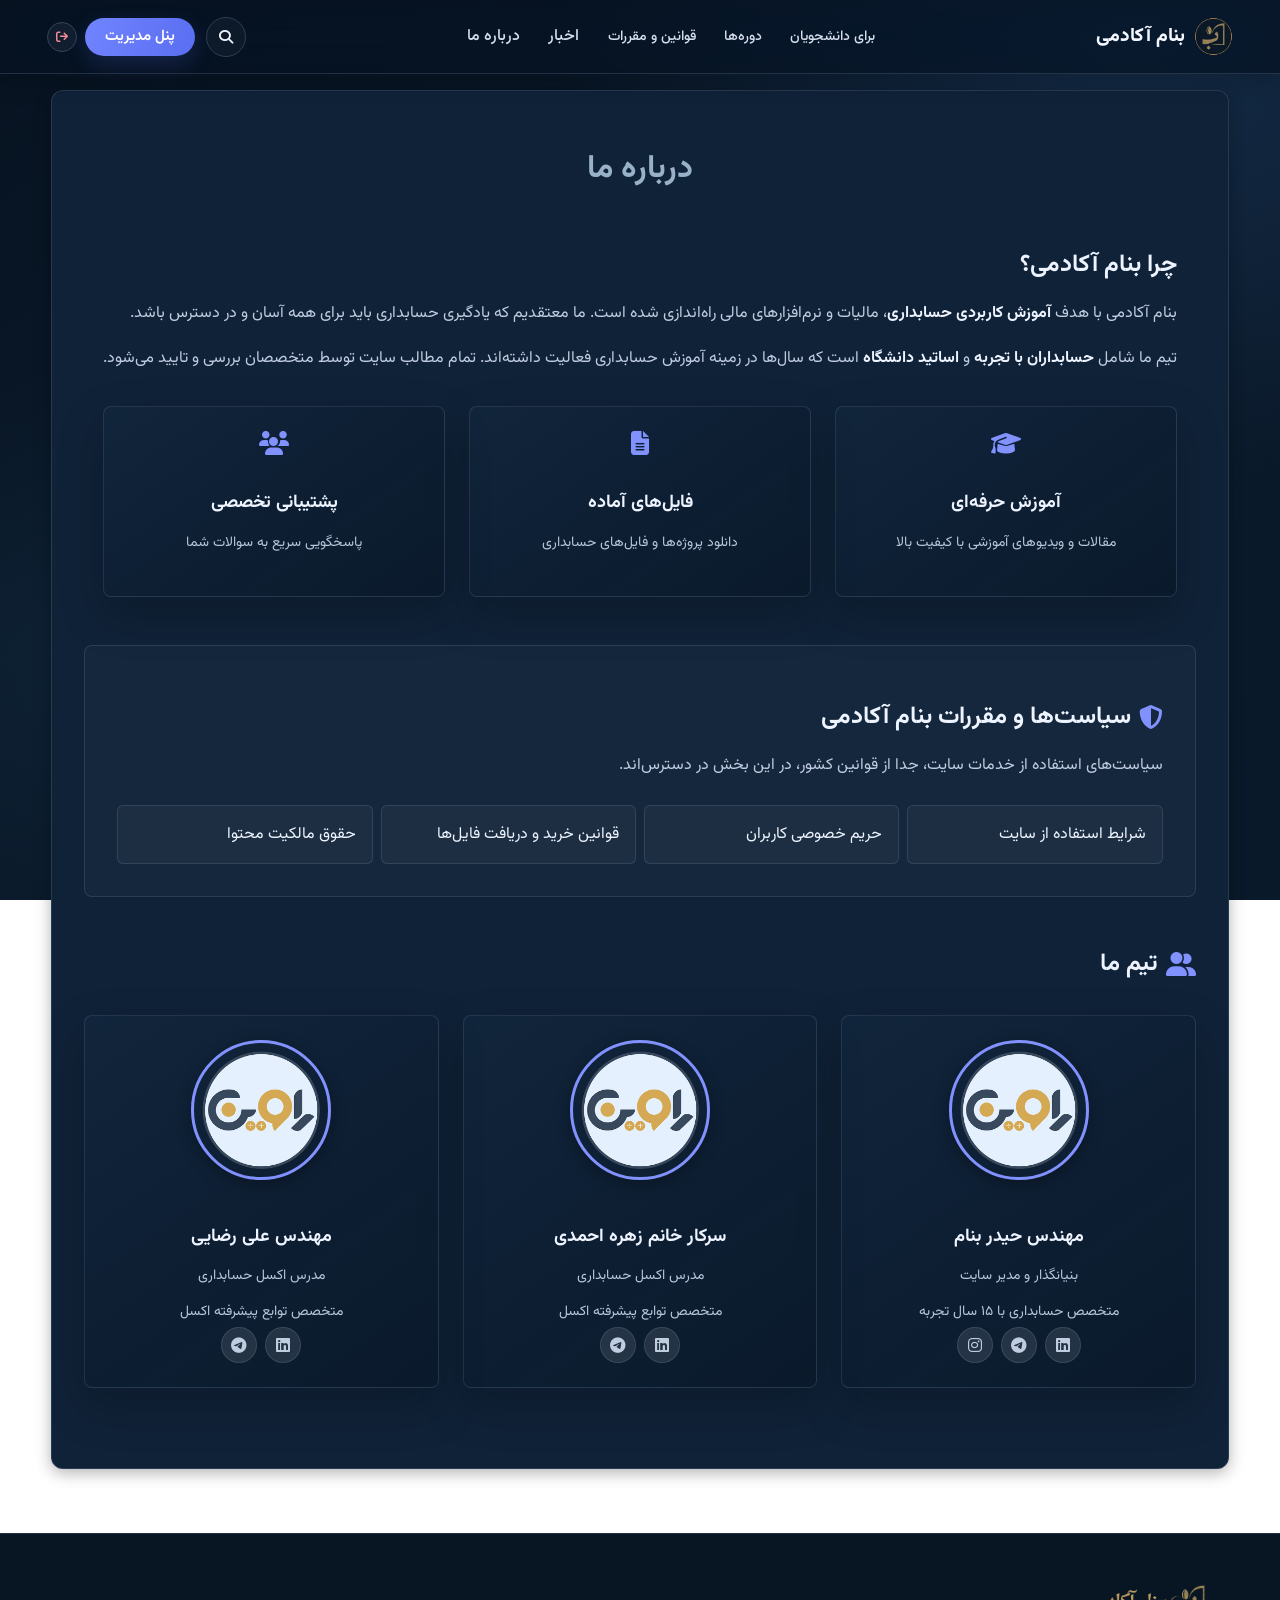
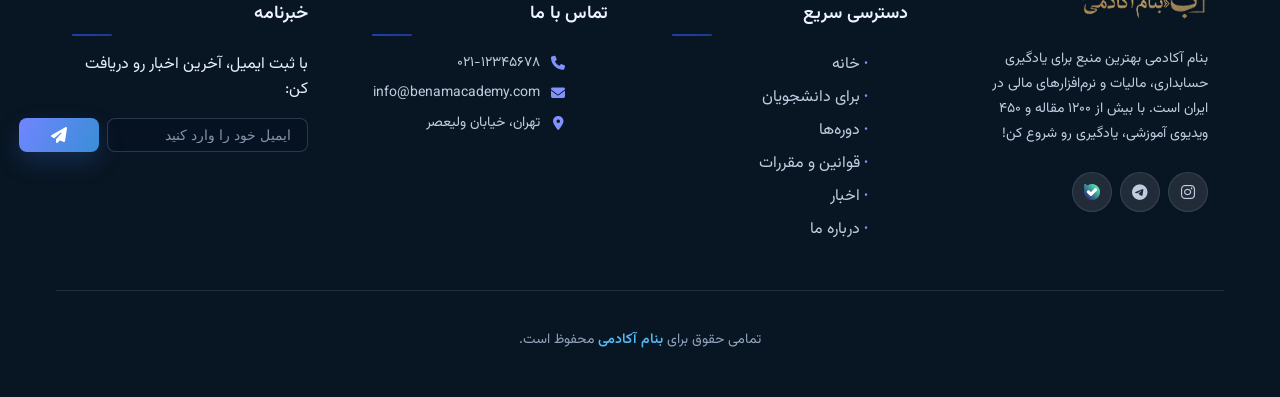
==== html/about-us.html @ bc6a8ecd "first commit : push to github" ====
<!doctype html>
<html lang="fa" dir="rtl">

<head>
  <meta charset="UTF-8" />
  <meta name="viewport" content="width=device-width, initial-scale=1.0" />
  <title>درباره ما | بنام آکادمی</title>
  <link rel="icon" type="image/png" href="../images/benam-academy-icon.png" />
  <meta name="description" content="با تیم بنام آکادمی، اهداف و مسیر ما در آموزش حسابداری آشنا شوید." />
  <meta property="og:type" content="website" />
  <meta property="og:title" content="درباره ما | بنام آکادمی" />
  <meta property="og:description" content="با تیم بنام آکادمی، اهداف و مسیر ما در آموزش حسابداری آشنا شوید." />
  <meta property="og:image" content="../images/benam-academy-logo.png" />
  <meta property="og:locale" content="fa_IR" />
  <!-- Fonts -->
  <link href="https://fonts.googleapis.com/css2?family=Vazirmatn:wght@100;200;300;400;500;600;700;800;900&display=swap"
    rel="stylesheet" />
  <link rel="stylesheet" href="https://cdnjs.cloudflare.com/ajax/libs/font-awesome/6.7.2/css/all.min.css"
    integrity="sha384-nRgPTkuX86pH8yjPJUAFuASXQSSl2/bBUiNV47vSYpKFxHJhbcrGnmlYpYJMeD7a" crossorigin="anonymous"
    referrerpolicy="no-referrer" />
  <link rel="stylesheet" href="../styles/header/top-header.css" />
  <link rel="stylesheet" href="../styles/header/mobile-header.css" />
  <link rel="stylesheet" href="../styles/header/custom-menu.css" />
  <link rel="stylesheet" href="../styles/main/main.css" />
  <link rel="stylesheet" href="../styles/pages/about-us.css" />
  <link rel="stylesheet" href="../styles/footer/main-footer.css" />
  <link rel="stylesheet" href="../styles/pages/site-theme.css" />
</head>

<body class="site-page">
  <header class="header home-header">
    <div class="home-header_row">
      <a class="desktop-brand" href="../html/index.html" aria-label="بنام آکادمی، صفحهٔ اصلی">
        <img src="../images/benam-academy-icon.png" alt="" width="40" height="40" />
        <span>بنام آکادمی</span>
      </a>
      <nav class="home-primary-nav" aria-label="منوی اصلی">
        <div class="home-nav_item has-dropdown">
          <a data-header-label="forStudents" class="home-nav_link" href="list-page.html?cat=forStudents">برای دانشجویان</a>
          <div class="home-nav_dropdown" aria-label="دسته‌بندی‌های دانشجویان">
            <section>
              <strong data-header-label="studentsBooks">کتاب و جزوه</strong>
              <a data-header-label="diploma" href="list-page.html?cat=diploma">دروس تخصصی دیپلم</a>
              <a data-header-label="associate_degree" href="list-page.html?cat=associate_degree">دروس تخصصی کاردانی</a>
              <a data-header-label="bachelor" href="list-page.html?cat=bachelor">دروس تخصصی کارشناسی</a>
              <a data-header-label="master" href="list-page.html?cat=master">دروس تخصصی ارشد</a>
              <a data-header-label="phd" href="list-page.html?cat=phd">دروس تخصصی دکتری</a>
            </section>
            <section>
              <strong data-header-label="studentsExamGroup">کنکوری‌ها</strong>
              <a data-header-label="konkur1" href="list-page.html?cat=konkur1">سوالات کنکور و پاسخ‌ها</a>
              <a data-header-label="konkur2" href="list-page.html?cat=konkur2">ضرایب و منابع کنکور</a>
              <a data-header-label="konkur3" href="list-page.html?cat=konkur3">روش مطالعه و تست</a>
            </section>
            <section>
              <strong data-header-label="studentsProjects">پروژه‌های حسابداری</strong>
              <a data-header-label="Enterpreneurship_projects" href="list-page.html?cat=Enterpreneurship_projects">پروژه‌های کارآفرینی</a>
              <a data-header-label="Enternship-projects" href="list-page.html?cat=Enternship-projects">پروژه‌های کارآموزی</a>
              <a data-header-label="Financial-project" href="list-page.html?cat=Financial-project">پروژه‌های مالی و حسابداری</a>
            </section>
          </div>
        </div>
        <div class="home-nav_item has-dropdown">
          <a data-header-label="courses" class="home-nav_link" href="list-page.html?cat=videos">دوره‌ها</a>
          <div class="home-nav_dropdown home-nav_dropdown--compact" aria-label="دسته‌بندی دوره‌ها">
            <section>
              <a data-header-label="beginner" href="list-page.html?cat=beginner">دوره‌های مقدماتی حسابداری</a>
              <a data-header-label="intermediate" href="list-page.html?cat=intermediate">دوره‌های سطح متوسط</a>
              <a data-header-label="advanced" href="list-page.html?cat=advanced">دوره‌های پیشرفته</a>
              <a data-header-label="videos" href="list-page.html?cat=videos">فیلم‌های آموزشی</a>
            </section>
          </div>
        </div>
        <div class="home-nav_item has-dropdown">
          <a data-header-label="regulations" class="home-nav_link" href="list-page.html?cat=regulations">قوانین و مقررات</a>
          <div class="home-nav_dropdown home-nav_dropdown--compact" aria-label="موضوعات قوانین و مقررات">
            <section>
              <a data-header-label="constitution" href="list-page.html?cat=constitution">قانون اساسی جمهوری اسلامی ایران</a>
              <a data-header-label="commercialLaw" href="list-page.html?cat=commercialLaw">قانون تجارت</a>
              <a data-header-label="laborLaw" href="list-page.html?cat=laborLaw">قانون کار</a>
              <a data-header-label="taxLaw" href="list-page.html?cat=taxLaw">قوانین مالیاتی</a>
              <a data-header-label="socialSecurityLaw" href="list-page.html?cat=socialSecurityLaw">قانون تأمین اجتماعی</a>
            </section>
          </div>
        </div>
        <a data-header-label="news" class="home-nav_link" href="list-page.html?cat=exams">اخبار</a>
        <a data-header-label="aboutUs" class="home-nav_link" href="../html/about-us.html">درباره ما</a>
      </nav>
      <div class="home-header_actions">
        <div class="right-menu_items signin">
          <a href="../html/sign-up.html" class="signup">ورود / عضویت</a>
        </div>
        <label class="search-box home-search">
          <input type="search" aria-label="جستجو در سایت" placeholder="جستجو..." />
          <i class="fa-solid fa-magnifying-glass" aria-hidden="true"></i>
        </label>
      </div>
    </div>
  </header>
  <section class="mobile-header">
    <div class="mobile-menu_container">
      <div class="mobile-header_container">
        <button class="mobile-menu-btn">
          <i class="fa-solid fa-bars"></i>
        </button>
      </div>

      <div class="website-logo">
        <a href="index.html">
          <img src="../images/benam-academy-icon.png" class="website-logo_img" alt="لوگوی بنام آکادمی" />
        </a>
      </div>
    </div>

    <div class="mobile-menu">
      <div class="mobile-menu_header">
        <button class="mobile-close">
          <i class="fa-solid fa-xmark"></i>
        </button>

        <div class="mobile-search-box">
          <i class="fa-solid fa-magnifying-glass"></i>
          <input type="text" placeholder="جستجو..." />
        </div>

        <button class="mobile-search-btn">
          <i class="fa-solid fa-magnifying-glass"></i>
        </button>
      </div>

      <ul class="mobile-menu_list">
        <li class="mobile-dropdown">
          <button data-header-label="forStudents" class="mobile-dropdown-btn"><span>برای دانشجویان</span></button>
          <ul class="mobile-dropdown-menu">
            <li class="mobile-sub-dropdown"><a data-header-label="allForStudents" href="list-page.html?cat=forStudents">همهٔ مطالب دانشجویان</a></li>
            <li class="mobile-sub-dropdown"><a data-header-label="diploma" href="list-page.html?cat=diploma">دروس تخصصی دیپلم</a></li>
            <li class="mobile-sub-dropdown"><a data-header-label="associate_degree" href="list-page.html?cat=associate_degree">دروس تخصصی کاردانی</a></li>
            <li class="mobile-sub-dropdown"><a data-header-label="bachelor" href="list-page.html?cat=bachelor">دروس تخصصی کارشناسی</a></li>
            <li class="mobile-sub-dropdown"><a data-header-label="master" href="list-page.html?cat=master">دروس تخصصی ارشد</a></li>
            <li class="mobile-sub-dropdown"><a data-header-label="phd" href="list-page.html?cat=phd">دروس تخصصی دکتری</a></li>
            <li class="mobile-sub-dropdown"><a data-header-label="konkur1" href="list-page.html?cat=konkur1">سوالات کنکور و پاسخ‌ها</a></li>
            <li class="mobile-sub-dropdown"><a data-header-label="Financial-project" href="list-page.html?cat=Financial-project">پروژه‌های حسابداری</a></li>
          </ul>
        </li>
        <li class="mobile-dropdown">
          <button data-header-label="courses" class="mobile-dropdown-btn"><span>دوره‌ها</span></button>
          <ul class="mobile-dropdown-menu">
            <li class="mobile-sub-dropdown"><a data-header-label="allCourses" href="list-page.html?cat=videos">همهٔ دوره‌ها</a></li>
            <li class="mobile-sub-dropdown"><a data-header-label="beginner" href="list-page.html?cat=beginner">دوره‌های مقدماتی حسابداری</a></li>
            <li class="mobile-sub-dropdown"><a data-header-label="intermediate" href="list-page.html?cat=intermediate">دوره‌های سطح متوسط</a></li>
            <li class="mobile-sub-dropdown"><a data-header-label="advanced" href="list-page.html?cat=advanced">دوره‌های پیشرفته</a></li>
          </ul>
        </li>
        <li class="mobile-dropdown">
          <button data-header-label="regulations" class="mobile-dropdown-btn"><span>قوانین و مقررات</span></button>
          <ul class="mobile-dropdown-menu">
            <li class="mobile-sub-dropdown"><a data-header-label="allRegulations" href="list-page.html?cat=regulations">همهٔ قوانین</a></li>
            <li class="mobile-sub-dropdown"><a data-header-label="constitution" href="list-page.html?cat=constitution">قانون اساسی جمهوری اسلامی ایران</a></li>
            <li class="mobile-sub-dropdown"><a data-header-label="commercialLaw" href="list-page.html?cat=commercialLaw">قانون تجارت</a></li>
            <li class="mobile-sub-dropdown"><a data-header-label="laborLaw" href="list-page.html?cat=laborLaw">قانون کار</a></li>
            <li class="mobile-sub-dropdown"><a data-header-label="taxLaw" href="list-page.html?cat=taxLaw">قوانین مالیاتی</a></li>
            <li class="mobile-sub-dropdown"><a data-header-label="socialSecurityLaw" href="list-page.html?cat=socialSecurityLaw">قانون تأمین اجتماعی</a></li>
          </ul>
        </li>
        <li class="mobile-dropdown"><a data-header-label="news" href="list-page.html?cat=exams"
            class="mobile-dropdown-btn"><span>اخبار</span></a></li>
        <li class="mobile-dropdown"><a data-header-label="aboutUs" href="../html/about-us.html" class="mobile-dropdown-btn"><span>درباره
              ما</span></a></li>
        <li class="mobile-dropdown">
          <a href="../html/sign-up.html" class="mobile-dropdown-btn"><span>ورود / عضویت</span></a>
        </li>
      </ul>
    </div>

    <div class="mobile-overlay"></div>
  </section>

  <main class="main">
    <div class="main-container">
      <!-- PAGE HEADER -->
      <div class="page-header">
        <h1 class="page-title">درباره ما</h1>
      </div>

      <!-- ABOUT CONTENT -->
      <div class="about-content">
        <div class="about-text">
          <h2>چرا بنام آکادمی؟</h2>
          <p>
            بنام آکادمی با هدف <strong>آموزش کاربردی حسابداری</strong>، مالیات و
            نرم‌افزارهای مالی راه‌اندازی شده است. ما معتقدیم که یادگیری
            حسابداری باید برای همه آسان و در دسترس باشد.
          </p>
          <p>
            تیم ما شامل <strong>حسابداران با تجربه</strong> و
            <strong>اساتید دانشگاه</strong> است که سال‌ها در زمینه آموزش
            حسابداری فعالیت داشته‌اند. تمام مطالب سایت توسط متخصصان بررسی و
            تایید می‌شود.
          </p>
          <div class="about-features">
            <div class="about-feature">
              <i class="fa-solid fa-graduation-cap"></i>
              <h3>آموزش حرفه‌ای</h3>
              <p>مقالات و ویدیوهای آموزشی با کیفیت بالا</p>
            </div>
            <div class="about-feature">
              <i class="fa-solid fa-file-lines"></i>
              <h3>فایل‌های آماده</h3>
              <p>دانلود پروژه‌ها و فایل‌های حسابداری</p>
            </div>
            <div class="about-feature">
              <i class="fa-solid fa-users"></i>
              <h3>پشتیبانی تخصصی</h3>
              <p>پاسخگویی سریع به سوالات شما</p>
            </div>
          </div>
        </div>
      </div>

      <!-- SITE POLICIES: kept separate from national laws -->
      <section class="site-policies" aria-labelledby="site-policies-title">
        <h2 id="site-policies-title" class="section-title">
          <i class="fa-solid fa-shield-halved" aria-hidden="true"></i>
          سیاست‌ها و مقررات بنام آکادمی
        </h2>
        <p class="site-policies__intro">سیاست‌های استفاده از خدمات سایت، جدا از قوانین کشور، در این بخش در دسترس‌اند.</p>
        <div class="site-policies__grid">
          <a href="list-page.html?cat=siteTerms">شرایط استفاده از سایت</a>
          <a href="list-page.html?cat=privacyRules">حریم خصوصی کاربران</a>
          <a href="list-page.html?cat=purchaseRules">قوانین خرید و دریافت فایل‌ها</a>
          <a href="list-page.html?cat=copyrightRules">حقوق مالکیت محتوا</a>
        </div>
      </section>

      <!-- TEAM SECTION -->
      <section class="team-section">
        <h2 class="section-title">
          <i class="fa-solid fa-user-group"></i>
          تیم ما
        </h2>
        <div class="team-grid">
          <div class="team-member">
            <img src="../images/ravin.png" alt="مدیر سایت" loading="lazy" />
            <h3>مهندس حیدر بنام</h3>
            <p>بنیانگذار و مدیر سایت</p>
            <p class="team-bio">متخصص حسابداری با ۱۵ سال تجربه</p>
            <div class="team-socials">
              <a href="#"><i class="fa-brands fa-linkedin"></i></a>
              <a href="#"><i class="fa-brands fa-telegram"></i></a>
              <a href="#"><i class="fa-brands fa-instagram"></i></a>
            </div>
          </div>
          <div class="team-member">
            <img src="../images/ravin.png" alt="مدرس اکسل" loading="lazy" />
            <h3>سرکار خانم زهره احمدی</h3>
            <p>مدرس اکسل حسابداری</p>
            <p class="team-bio">متخصص توابع پیشرفته اکسل</p>
            <div class="team-socials">
              <a href="#"><i class="fa-brands fa-linkedin"></i></a>
              <a href="#"><i class="fa-brands fa-telegram"></i></a>
            </div>
          </div>
          <div class="team-member">
            <img src="../images/ravin.png" alt="مدرس اکسل" loading="lazy" />
            <h3>مهندس علی رضایی</h3>
            <p>مدرس اکسل حسابداری</p>
            <p class="team-bio">متخصص توابع پیشرفته اکسل</p>
            <div class="team-socials">
              <a href="#"><i class="fa-brands fa-linkedin"></i></a>
              <a href="#"><i class="fa-brands fa-telegram"></i></a>
            </div>
          </div>
        </div>
      </section>
    </div>
  </main>

  <!-- FOOTER -->
  <footer class="footer">
    <div class="footer-container">
      <div class="footer-top">
        <div class="footer-section about">
          <div class="footer-logo">
            <img src="../images/benam-academy-logo.png" alt="بنام آکادمی" class="footer-logo-img" />
          </div>
          <p class="footer-desc">
            بنام آکادمی بهترین منبع برای یادگیری حسابداری، مالیات و نرم‌افزارهای
            مالی در ایران است. با بیش از ۱۲۰۰ مقاله و ۴۵۰ ویدیوی آموزشی،
            یادگیری رو شروع کن!
          </p>
          <div class="footer-socials">
            <a href="#" class="social-link" title="اینستاگرام"><i class="fa-brands fa-instagram"></i></a>
            <a href="#" class="social-link" title="تلگرام"><i class="fa-brands fa-telegram"></i></a>
            <a href="#" class="social-link" title="پیام‌رسان بله"><img src="../images/bale.svg" alt="بله" width="16"
                height="16" style="display:inline-block;vertical-align:middle"></a>
          </div>
        </div>
        <div class="footer-section links">
          <h3 class="footer-title">دسترسی سریع</h3>
                    <ul class="footer-links">
            <li><a href="index.html">خانه</a></li>
            <li><a href="list-page.html?cat=forStudents">برای دانشجویان</a></li>
            <li><a href="list-page.html?cat=videos">دوره‌ها</a></li>
            <li><a href="list-page.html?cat=regulations">قوانین و مقررات</a></li>
            <li><a href="list-page.html?cat=exams">اخبار</a></li>
            <li><a href="about-us.html">درباره ما</a></li>
          </ul>
        </div>
        <div class="footer-section contact">
          <h3 class="footer-title">تماس با ما</h3>
          <ul class="footer-contact">
            <li>
              <i class="fa-solid fa-phone"></i><span data-site-phone>۰۲۱-۱۲۳۴۵۶۷۸</span>
            </li>
            <li>
              <i class="fa-solid fa-envelope"></i><span data-site-email>info@benamacademy.com</span>
            </li>
            <li>
              <i class="fa-solid fa-location-dot"></i><span>تهران، خیابان ولیعصر</span>
            </li>
          </ul>
        </div>
        <div class="footer-section newsletter">
          <h3 class="footer-title">خبرنامه</h3>
          <p>با ثبت ایمیل، آخرین اخبار رو دریافت کن:</p>
          <form class="newsletter-form">
            <input type="email" placeholder="ایمیل خود را وارد کنید" class="newsletter-input" />
            <button type="submit" class="btn btn-primary">
              <i class="fa-solid fa-paper-plane"></i>
            </button>
          </form>
        </div>
      </div>
      <div class="footer-bottom">
        <p>تمامی حقوق برای <a href="index.html">بنام آکادمی</a> محفوظ است.</p>
      </div>
    </div>
  </footer>

  <!-- scripts -->
  <!-- Mock backend: delete these three lines when the real server is live.
         See the header of api.js for the two-line switch. -->
  <script src="../scripts/api.js"></script>
  <script src="../scripts/app-shell.js"></script>
  <script src="../scripts/mobile-menu.js"></script>
  <script src="../scripts/ai-widget.js"></script>
  <script src="../scripts/up-btn.js"></script>
  <script src="../scripts/header-labels.js"></script>
  <script src="../scripts/header-custom-menu.js"></script>
</body>

</html>
---- styles/header/top-header.css ----
/* ============================================
   TOP HEADER STYLES - Glassmorphism + Sticky
   Simple & Beautiful Design
   ============================================ */

.header {
    position: sticky;
    top: 0;
    z-index: 1000;
    width: 100%;
}

/* Top Header Container - Glass Effect */
.top-header_container {
    height: 60px;
    position: relative;
    z-index: 10;
}

.top-header_wrapper {
    height: 100%;
    display: flex;
    align-items: center;
    justify-content: space-between;
    padding: 0 25px;
    background: rgba(15, 23, 42, 0.9);
    backdrop-filter: blur(5px);
    -webkit-backdrop-filter: blur(12px);
    border-bottom: 1px solid rgba(255, 255, 255, 0.1);
    transition: all 0.3s ease;
}

.top-header_wrapper:hover {
    background: rgba(22, 33, 62, 0.95);
}

.top-header_today {
    color: #cbd5e1;
    font-size: 17px;
}

/* Right Menu Section */
.top-header_right {
    display: flex;
    gap: 30px;
}

.right-menu {
    list-style-type: none;
    border: none;
    outline: none;
    display: flex;
    align-items: center;
}

.right-menu_items {
    position: relative;
}

.right-menu_items:not(:last-child)::after {
    content: "|";
    color: rgba(255, 255, 255, 0.2);
    margin: 0 12px;
    font-size: 14px;
}

.top-header_right a {
    text-decoration: none;
    color: #cbd5e1;
    font-size: 15px;
    transition: all 0.3s ease;
    font-family: 'Vazirmatn', 'Segoe UI', sans-serif;
    font-weight: 500;
}

.top-header_right a:hover {
    color: #3b82f6;
    transform: translateY(-1px);
}

.top-header_right a.signup {
    color: #6366f1;
}

.top-header_right a.signup:hover {
    color: #3b82f6;
}

/* Left Components Section */
.top-header_left {
    display: flex;
    align-items: center;
    gap: 15px;
}

.components {
    display: flex;
    align-items: center;
    gap: 15px;
    font-size: 18px;
    cursor: pointer;
    list-style-type: none;
}

.social-icons-item {
    transition: transform 0.3s ease;
}

.social-icons-item:hover {
    transform: scale(1.1);
}

.social-link {
    color: #94a3b8;
    transition: all 0.3s ease;
    display: flex;
    align-items: center;
    justify-content: center;
    width: 34px;
    height: 34px;
    border-radius: 50%;
    background: rgba(255, 255, 255, 0.08);
}

.social-link:hover {
    color: #3b82f6;
    background: rgba(59, 130, 246, 0.2);
    transform: translateY(-2px);
}

/* Social Icons Colors */
.youtube-social-icon {
    color: #ef4444 !important;
}

.youtube-social-icon:hover {
    color: #ff6b6b !important;
    background: rgba(239, 68, 68, 0.2) !important;
}

.instagram-social-icon {
    color: #c084fc !important;
}

.instagram-social-icon:hover {
    color: #e879f9 !important;
    background: rgba(192, 132, 252, 0.2) !important;
}

.telegram-social-icon {
    color: #3b82f6 !important;
}

.telegram-social-icon:hover {
    color: #6366f1 !important;
    background: rgba(99, 102, 241, 0.2) !important;
}

.aparat-social-icon {
    color: #ef4444 !important;
}

.aparat-social-icon:hover {
    color: #f87171 !important;
    background: rgba(239, 68, 68, 0.2) !important;
}

.eitaa-social-icon {
    color: #fbbf24 !important;
}

.eitaa-social-icon:hover {
    color: #fcd34d !important;
    background: rgba(251, 191, 36, 0.2) !important;
}

/* Search Box - Modern Design */
.search-box {
    position: relative;
    width: 240px;
    height: 38px;
    background: rgba(255, 255, 255, 0.08);
    border: 1px solid rgba(255, 255, 255, 0.15);
    border-radius: 20px;
    display: flex;
    align-items: center;
    padding: 0 15px;
    gap: 8px;
    transition: all 0.3s ease;
}

.search-box:focus-within {
    background: rgba(255, 255, 255, 0.12);
    border-color: #3b82f6;
    box-shadow: 0 0 0 3px rgba(59, 130, 246, 0.1);
}

.search-box input {
    border: none;
    outline: none;
    background: transparent;
    width: 100%;
    font-size: 16px;
    color: #f1f5f9;
}

.search-box input::placeholder {
    color: #64748b;
}

.search-box i {
    color: #64748b;
    transition: color 0.3s ease;
}

.search-box:focus-within i {
    color: #3b82f6;
}

/* Live search dropdown (desktop header) */
.header-search-results {
    display: none;
    position: absolute;
    top: calc(100% + 8px);
    left: 0;
    width: 340px;
    max-width: 90vw;
    max-height: 60vh;
    overflow-y: auto;
    flex-direction: column;
    gap: 4px;
    padding: 8px;
    background: rgb(15 23 42);
    -webkit-backdrop-filter: blur(14px);
    backdrop-filter: blur(14px);
    border: 1px solid var(--border-color);
    border-radius: 14px;
    box-shadow: var(--shadow-lg);
    z-index: 9000;
}

.header-search-results.active {
    display: flex;
}

/* Responsive */
@media (max-width: 1000px) {
    .top-header {
        display: none;
    }
}

@media (max-width: 1200px) {
    .search-box {
        width: 200px;
    }

    .top-header_wrapper {
        padding: 0 15px;
    }

    .top-header_right {
        gap: 15px;
    }
}

/* Shared desktop header used across public site pages. */
body.site-page .home-header {
  position: sticky;
  top: 0;
  z-index: 1000;
  width: 100%;
  background: rgba(8, 19, 33, .72);
  border-bottom: 1px solid rgba(143, 170, 203, .2);
  box-shadow: 0 7px 26px rgba(0, 0, 0, .2);
  backdrop-filter: blur(20px) saturate(145%);
  -webkit-backdrop-filter: blur(20px) saturate(145%);
}

body.site-page .home-header_row {
  max-width: none;
  min-height: 73px;
  margin: 0;
  padding: 0 clamp(22px, 3.7vw, 50px);
  display: flex;
  align-items: center;
  justify-content: space-between;
  gap: clamp(16px, 2.1vw, 32px);
  direction: rtl;
}

body.site-page .home-header .desktop-brand {
  flex: 0 0 auto;
  display: inline-flex;
  align-items: center;
  gap: 9px;
  color: #f4f7ff;
  font-size: 19px;
  font-weight: 800;
  white-space: nowrap;
}

body.site-page .home-header .desktop-brand img {
  width: 39px;
  height: 39px;
  object-fit: contain;
  border-radius: 50%;
  background: transparent;
}

body.site-page .home-primary-nav {
  flex: 1 1 auto;
  display: flex;
  align-items: center;
  justify-content: center;
  gap: clamp(14px, 2.2vw, 34px);
  align-self: stretch;
  direction: rtl;
  white-space: nowrap;
}

body.site-page .home-primary-nav>a {
  position: relative;
  display: inline-flex;
  align-items: center;
  height: 100%;
  color: #d4deec;
  font-size: 16px;
  font-weight: 500;
  transition: color .2s ease;
}

body.site-page .home-nav_item>.home-nav_link {
  position: relative;
  display: inline-flex;
  align-items: center;
  height: 100%;
  color: #d4deec;
  font-size: 14px;
  font-weight: 500;
  transition: color .2s ease;
}

body.site-page .home-primary-nav>a:hover {
  color: #8799ff;
}

body.site-page .home-nav_item>.home-nav_link:hover {
  color: #8799ff;
}

body.site-page .home-nav_item>.home-nav_link::after {
  display: none;
}

body.site-page .home-nav_item:hover>.home-nav_link {
  color: #8799ff;
}

body.site-page .home-nav_item:focus-within>.home-nav_link {
  color: #8799ff;
}

body.site-page .home-primary-nav>a.is-active::after {
  content: "";
  position: absolute;
  right: 0;
  bottom: 8px;
  left: 0;
  height: 2px;
  border-radius: 3px;
  background: linear-gradient(90deg, #6e7fff, #8d9aff);
}

body.site-page .home-nav_item {
  position: relative;
  display: flex;
  align-items: center;
  align-self: stretch;
}

body.site-page .home-nav_dropdown {
  position: absolute;
  top: calc(100% - 2px);
  right: -18px;
  z-index: 30;
  display: grid;
  grid-template-columns: repeat(auto-fit, minmax(150px, 1fr));
  gap: 18px;
  width: min(720px, 88vw);
  padding: 20px;
  border: 1px solid #2c425b;
  border-radius: 14px;
  background: rgba(10, 24, 40, .98);
  box-shadow: 0 18px 44px rgba(0, 0, 0, .42);
  opacity: 0;
  visibility: hidden;
  transform: translateY(8px);
  transition: opacity .18s ease, transform .18s ease, visibility .18s;
}

body.site-page .home-nav_item:hover .home-nav_dropdown {
  opacity: 1;
  visibility: visible;
  transform: translateY(0);
}

body.site-page .home-nav_item:focus-within .home-nav_dropdown {
  opacity: 1;
  visibility: visible;
  transform: translateY(0);
}

body.site-page .home-nav_dropdown--compact {
  grid-template-columns: 1fr;
  width: min(310px, 84vw);
  gap: 0;
  padding: 12px;
}

body.site-page .home-nav_dropdown section {
  display: flex;
  flex-direction: column;
  align-items: stretch;
  gap: 4px;
}

body.site-page .home-nav_dropdown strong {
  margin-bottom: 8px;
  color: #a6b1ff;
  font-size: 14px;
}

body.site-page .home-nav_dropdown a {
  display: block;
  height: auto;
  padding: 9px 10px;
  border-radius: 8px;
  color: #d2dbea;
  font-size: 14px;
  line-height: 1.7;
  white-space: normal;
}

body.site-page .home-nav_dropdown a:hover {
  color: #fff;
  background: #172c44;
}

body.site-page .home-header_actions {
  flex: 0 0 auto;
  display: flex;
  align-items: center;
  gap: 11px;
  direction: ltr;
}

body.site-page .home-header .home-search {
  position: relative;
  box-sizing: border-box;
  flex: 0 0 40px;
  width: 40px;
  height: 40px;
  margin: 0;
  padding: 0;
  display: grid;
  place-items: center;
  gap: 0;
  border: 1px solid #2d3e54;
  border-radius: 50%;
  background: #0d1a2a;
  cursor: text;
  transition: width .22s ease, flex-basis .22s ease, border-radius .22s ease, border-color .22s ease;
}

body.site-page .home-header .home-search:focus-within {
  flex-basis: 205px;
  width: 205px;
  padding: 0 12px;
  display: flex;
  flex-direction: row-reverse;
  justify-content: space-between;
  gap: 8px;
  border-radius: 22px;
  border-color: #7184ff;
}

body.site-page .home-header .home-search input {
  position: absolute;
  inset: 0;
  z-index: 2;
  box-sizing: border-box;
  width: 100%;
  height: 100%;
  min-width: 0;
  margin: 0;
  padding: 0;
  border: 0;
  outline: 0;
  opacity: 0;
  appearance: none;
  -webkit-appearance: none;
  color: #f4f7ff;
  background: transparent;
  direction: rtl;
  font-size: 12px;
  cursor: pointer;
}

body.site-page .home-header .home-search:focus-within input {
  position: static;
  inset: auto;
  width: 145px;
  height: 38px;
  padding: 0;
  opacity: 1;
  cursor: text;
}

body.site-page .home-header .home-search input::placeholder {
  color: #8496ae;
}

body.site-page .home-header .home-search i {
  position: absolute;
  top: 50%;
  left: 50%;
  z-index: 1;
  display: grid;
  place-items: center;
  width: 14px;
  height: 14px;
  margin: 0;
  padding: 0;
  color: #edf3fc;
  font-size: 14px;
  line-height: 1;
  transform: translate(-50%, -50%);
  pointer-events: none;
}

body.site-page .home-header .home-search:focus-within i {
  position: static;
  width: 14px;
  height: 14px;
  transform: none;
}

body.site-page .home-header .right-menu_items.signin {
  display: flex;
  align-items: center;
  gap: 8px;
  list-style: none;
  direction: rtl;
}

body.site-page .home-header .right-menu_items.signin::after {
  content: none;
  margin: 0;
}

body.site-page .home-header .right-menu_items.signin .signup i {
  display: none;
}

body.site-page .home-header .right-menu_items.signin [data-logout] {
  display: grid;
  place-items: center;
  width: 30px;
  height: 30px;
  margin: 0 !important;
  border: 1px solid #35445c;
  border-radius: 50%;
  color: #f08b95 !important;
  background: #111e30;
  font-size: 12px;
}

body.site-page .home-header .right-menu_items.signin [data-logout]:hover {
  border-color: #e17d8c;
  background: #2b202c;
}

body.site-page .home-header .right-menu_items.signin .signup {
  display: inline-flex;
  align-items: center;
  justify-content: center;
  min-height: 38px;
  padding: 0 20px;
  border: 0;
  border-radius: 999px;
  color: #fff;
  background: linear-gradient(110deg, #7184ff, #596ef1);
  box-shadow: 0 8px 22px rgba(85, 104, 237, .2);
  font-size: 15px;
  font-weight: 600;
  white-space: nowrap;
}

body.site-page .home-header .right-menu_items.signin .signup:hover {
  filter: brightness(1.08);
}

@media (max-width: 1120px) {
body.site-page .home-header_row {
  gap: 16px;
  padding-inline: 24px;
}

body.site-page .home-primary-nav {
  gap: 16px;
}

body.site-page .home-header .desktop-brand {
  font-size: 17px;
}

body.site-page .home-header .right-menu_items.signin .signup {
  padding-inline: 14px;
}
}

@media (max-width: 1000px) {
body.site-page .home-header {
  display: none;
}

body.site-page .mobile-header {
  position: sticky;
  top: 0;
  z-index: 1000;
  display: block;
  background: rgba(8, 19, 33, .98);
}

body.site-page .mobile-menu_container {
  background: transparent;
}

body.site-page .mobile-header_container {
  width: 100%;
  height: 64px;
  justify-content: space-between;
  border-radius: 0;
  background: rgba(8, 19, 33, .98);
}

body.site-page .website-logo_img {
  width: 38px;
  height: 38px;
  border-radius: 50%;
  background: transparent;
}
}

@media (prefers-reduced-motion: reduce) {
body.site-page .home-header .home-search {
  transition: none !important;
}

body.site-page .home-header .home-search input {
  transition: none !important;
}
}
---- styles/header/mobile-header.css ----
/* ============================================
   MOBILE MENU STYLES - Glassmorphism
   Matching with Desktop Header
   ============================================ */

a {
    text-decoration: none;
    color: #cbd5e1;
}

.mobile-header {
    display: none;
    position: unset;
}

.mobile-menu_container {
    display: flex;
    align-items: center;
    justify-content: space-between;
    background: var(--bg-secondary);
}

.mobile-header_container {
    height: 60px;
    padding: 0 15px;
    display: flex;
    align-items: center;
    gap: 1rem;
    border-bottom: 1px solid rgba(255, 255, 255, 0.1);
    position: sticky;
    top: 0;
    z-index: 1000;
    backdrop-filter: blur(12px);
    -webkit-backdrop-filter: blur(12px);
    border-bottom-right-radius: 0.5rem;
    border-bottom-left-radius: 0.5rem;
}

/* Mobile Menu Button */
.mobile-menu-btn {
    width: 42px;
    height: 42px;
    border: none;
    border-radius: 10px;
    background: rgba(18, 26, 46, 0.95);
    cursor: pointer;
    transition: all 0.3s ease;
    display: flex;
    align-items: center;
    justify-content: center;
    color: #f1f5f9;
}

.mobile-menu-btn:hover {
    background: rgba(33, 45, 76, 0.95);
    color: #d8e2ec;
}

.mobile-menu-btn i {
    font-size: 19px;
}

/* Website Logo */
.website-logo {
    padding: 0.5rem 0 0 0.75rem;
}

.website-logo_img {
    width: 40px;
    height: 40px;
    object-fit: contain;
    border-radius: 50%;
}

/* Mobile Menu - Glass Effect */
.mobile-menu {
    width: 280px;
    height: 100vh;
    background: rgba(15, 23, 42, 0.98);
    position: fixed;
    top: 0;
    right: -290px;
    z-index: 9999;
    overflow-y: auto;
    transition: all 0.35s ease;
    box-shadow: -8px 0 30px rgba(0, 0, 0, 0.4);
    border-left: 1px solid rgba(255, 255, 255, 0.1);
    backdrop-filter: blur(10px);
    -webkit-backdrop-filter: blur(10px);
}

.mobile-menu.active {
    right: 0;
}

/* Mobile Menu Header */
.mobile-menu_header {
    height: 64px;
    display: flex;
    align-items: center;
    gap: 10px;
    padding: 0 12px;
    border-bottom: 1px solid rgba(255, 255, 255, 0.1);
    background: rgba(255, 255, 255, 0.03);
}

/* Close Button */
.mobile-close {
    width: 38px;
    height: 38px;
    border: none;
    background: rgba(255, 255, 255, 0.1);
    border-radius: 8px;
    cursor: pointer;
    transition: all 0.3s ease;
    display: flex;
    align-items: center;
    justify-content: center;
    color: #f1f5f9;
}

.mobile-close:hover {
    background: #ef4444;
    color: #fff;
}

.mobile-close i {
    font-size: 17px;
}

/* Mobile Search Box */
.mobile-search-box {
    flex: 1;
    height: 40px;
    display: flex;
    align-items: center;
    gap: 8px;
    padding: 0 12px;
    background: rgba(255, 255, 255, 0.1);
    border: 1px solid rgba(255, 255, 255, 0.15);
    border-radius: 20px;
    overflow: hidden;
    width: 0;
    opacity: 0;
    transition: all 0.35s ease;
}

.mobile-search-box.active {
    width: 100%;
    opacity: 1;
}

.mobile-search-box i {
    color: #64748b;
}

.mobile-search-box input {
    width: 100%;
    height: 100%;
    border: none;
    outline: none;
    background: transparent;
    font-size: 14px;
    color: #f1f5f9;
}

.mobile-search-box input::placeholder {
    color: #64748b;
}

/* Live search results — overlay the menu body below the header. */
.mobile-search-results {
    display: none;
    position: absolute;
    top: 64px;
    left: 0;
    right: 0;
    bottom: 0;
    overflow-y: auto;
    padding: 12px;
    background: rgba(15, 23, 42, 0.98);
    z-index: 5;
    flex-direction: column;
    gap: 6px;
}

.mobile-search-results.active {
    display: flex;
}

.site-search-item {
    display: flex;
    flex-direction: column;
    gap: 2px;
    padding: 10px 12px;
    border-radius: 10px;
    background: rgba(255, 255, 255, 0.04);
    text-decoration: none;
    transition: background 0.2s ease;
}

.site-search-item:hover {
    background: rgba(59, 130, 246, 0.18);
}

.site-search-item__title {
    font-size: 13px;
    font-weight: 600;
    color: #f1f5f9;
}

.site-search-item__cat {
    font-size: 11px;
    color: #94a3b8;
}

.site-search-empty {
    padding: 16px;
    text-align: center;
    color: #94a3b8;
    font-size: 13px;
}

.site-search-all {
    margin-top: 4px;
    padding: 11px 12px;
    text-align: center;
    font-size: 12px;
    font-weight: 700;
    color: #60a5fa;
    text-decoration: none;
    border-radius: 10px;
    background: rgba(255, 255, 255, 0.03);
}

.mobile-search-btn {
    width: 38px;
    height: 38px;
    border: none;
    background: rgba(255, 255, 255, 0.1);
    border-radius: 8px;
    cursor: pointer;
    flex-shrink: 0;
    transition: all 0.3s ease;
    display: flex;
    align-items: center;
    justify-content: center;
    color: #f1f5f9;
}

.mobile-search-btn:hover {
    background: #3b82f6;
    color: #fff;
}

.mobile-search-btn i {
    font-size: 17px;
}

/* ============================================
   MENU LIST STYLES
   ============================================ */

.mobile-menu_list,
.mobile-dropdown-menu,
.mobile-sub_menu {
    list-style-type: none;
    padding: 0;
    margin: 0;
}

/* Dropdown Menu */
.mobile-dropdown {
    border-bottom: 1px solid rgba(255, 255, 255, 0.08);
}

.mobile-dropdown-btn {
    width: 100%;
    height: 52px;
    display: flex;
    align-items: center;
    justify-content: space-between;
    padding: 0 18px;
    background: transparent;
    border: none;
    cursor: pointer;
    font-size: 15px;
    font-family: 'Vazirmatn', 'Segoe UI', sans-serif;
    color: #f1f5f9;
    transition: all 0.3s ease;
    font-weight: 500;
}

.mobile-dropdown-btn:hover {
    background: rgba(255, 255, 255, 0.08);
}

.mobile-dropdown-btn i {
    transition: all 0.3s ease;
    color: #64748b;
}

.mobile-dropdown.active>.mobile-dropdown-btn i {
    transform: rotate(180deg);
    color: #3b82f6;
}

.mobile-dropdown-menu,
.mobile-sub_menu {
    display: none;
    background: transparent;
}

.mobile-dropdown.active>.mobile-dropdown-menu {
    display: block;
}

/* ============================================
   SUB MENU LEVEL 2
   ============================================ */

.mobile-sub-dropdown {
    border-top: 1px solid rgba(255, 255, 255, 0.05);
    padding: 0.75rem 0.75rem 0.75rem 0;
}

.mobile-sub-btn {
    width: 100%;
    display: flex;
    align-items: center;
    justify-content: space-between;
    padding: 0 10px;
    background: transparent;
    border: none;
    cursor: pointer;
    font-size: 14px;
    font-family: 'Vazirmatn', 'Segoe UI', sans-serif;
    color: #cbd5e1;
    transition: all 0.3s ease;
    font-weight: 500;
}


.mobile-sub-btn span {
    color: #cbd5e1;
}

.mobile-sub-btn i {
    font-size: 12px;
    transition: all 0.3s ease;
    color: #64748b;
}

.mobile-sub-dropdown.active>.mobile-sub-btn i {
    transform: rotate(-90deg);
    color: #3b82f6;
}

/* ============================================
   SUB MENU LEVEL 3
   ============================================ */

.mobile-sub_menu {
    display: none;
    background: rgba(255, 255, 255, 0.03);
    padding: 6px 0;
    border-radius: 8px;
    margin: 4px 0;
}

.mobile-sub-dropdown.active>.mobile-sub_menu {
    display: block;
}

.mobile-sub_menu li {
    padding: 0.75rem 0.75rem 0.75rem 0;
}

.mobile-sub_menu a {
    display: block;
    padding: 3px 7px;
    text-decoration: none;
    color: #94a3b8;
    font-size: 13px;
    font-family: 'Vazirmatn', 'Segoe UI', sans-serif;
    transition: all 0.25s ease;
    border-radius: 8px;
}

.mobile-sub_menu a:hover {
    color: #3b82f6;
}

/* ============================================
   ANIMATIONS
   ============================================ */

.mobile-dropdown-menu,
.mobile-sub_menu {
    animation: fadeDown 0.25s ease;
}

@keyframes fadeDown {
    from {
        opacity: 0;
        transform: translateY(-8px);
    }

    to {
        opacity: 1;
        transform: translateY(0);
    }
}

/* ============================================
   OVERLAY
   ============================================ */

.mobile-overlay {
    position: fixed;
    inset: 0;
    background: rgba(0, 0, 0, 0.5);
    opacity: 0;
    visibility: hidden;
    transition: all 0.3s ease;
    z-index: 9998;
    backdrop-filter: blur(5px);
    -webkit-backdrop-filter: blur(5px);
}

.mobile-overlay.active {
    opacity: 1;
    visibility: visible;
}

/* ============================================
   SCROLLBAR STYLING
   ============================================ */

.mobile-menu::-webkit-scrollbar {
    width: 6px;
}

.mobile-menu::-webkit-scrollbar-thumb {
    background: rgba(255, 255, 255, 0.3);
    border-radius: 10px;
}

.mobile-menu::-webkit-scrollbar-track {
    background: rgba(255, 255, 255, 0.05);
}

/* ============================================
   RESPONSIVE
   ============================================ */

@media (max-width: 1000px) {
    .mobile-header {
        display: block;
    }

    .mobile-menu {
        width: 260px;
        right: -270px;
    }

    .mobile-menu.active {
        right: 0;
    }
}

@media (max-width: 768px) {
    .mobile-menu {
        width: min(320px, 88vw);
        right: -100%;
    }

    .mobile-header_container {
        padding: 0 10px;
    }

    .website-logo {
        padding-left: 0;
    }
}

@media (max-width: 480px) {
    .mobile-menu_header {
        height: 56px;
    }

    .mobile-close,
    .mobile-search-btn {
        width: 34px;
        height: 34px;
    }

    .mobile-dropdown-btn {
        height: 46px;
        font-size: 14px;
    }

    .mobile-sub-btn {
        height: 44px;
        font-size: 13px;
    }
}
---- styles/header/custom-menu.css ----
/* Nested links generated in the public desktop navigation */
body.site-page .custom-nav-entry {
    position: relative;
    display: flex;
    align-items: center;
    gap: 4px;
}

body.site-page .custom-nav-entry__link {
    flex: 1 1 auto;
    min-width: 0;
}

body.site-page .custom-nav-entry__toggle {
    flex: 0 0 26px;
    width: 26px;
    height: 30px;
    border: 0;
    border-radius: 6px;
    color: #d2dbea;
    background: transparent;
    cursor: pointer;
}

body.site-page .custom-nav-entry__toggle:hover,
body.site-page .custom-nav-entry.is-open > .custom-nav-entry__toggle {
    color: #fff;
    background: #172c44;
}

body.site-page .custom-nav-submenu {
    position: absolute;
    top: -10px;
    right: 100%;
    z-index: 40;
    display: none;
    min-width: 230px;
    padding: 10px;
    border: 1px solid #2c425b;
    border-radius: 10px;
    background: rgba(10, 24, 40, .99);
    box-shadow: 0 12px 28px rgba(0, 0, 0, .36);
}

body.site-page .custom-nav-entry:hover > .custom-nav-submenu,
body.site-page .custom-nav-entry:focus-within > .custom-nav-submenu,
body.site-page .custom-nav-entry.is-open > .custom-nav-submenu {
    display: block;
}

/* Custom items in the mobile drawer */
.custom-mobile-root-row,
.custom-mobile-node__row,
.custom-mobile-existing-parent-row {
    display: flex;
    align-items: center;
    gap: 8px;
}

.custom-mobile-parent-link,
.custom-mobile-node__link {
    flex: 1 1 auto;
    min-width: 0;
    display: block;
    padding: 12px 16px;
    color: #cbd5e1;
    text-decoration: none;
}

.custom-mobile-root-toggle,
.custom-mobile-toggle {
    flex: 0 0 42px;
    width: 42px;
    min-height: 42px;
    border: 0;
    border-radius: 8px;
    color: #cbd5e1;
    background: transparent;
}

.custom-mobile-root-toggle i,
.custom-mobile-toggle i {
    transition: transform .2s ease;
}

.custom-mobile-root.active > .custom-mobile-root-row .custom-mobile-root-toggle i,
.custom-mobile-node.active > .custom-mobile-node__row .custom-mobile-toggle i,
.custom-mobile-parent.active > .custom-mobile-existing-parent-row .custom-mobile-toggle i {
    transform: rotate(180deg);
}

.custom-mobile-root > .mobile-dropdown-menu,
.custom-mobile-node > .mobile-sub_menu {
    display: none;
}

.custom-mobile-root.active > .mobile-dropdown-menu,
.custom-mobile-node.active > .mobile-sub_menu {
    display: block;
}

.custom-mobile-node__link { font-size: 13px; }
.custom-mobile-node .custom-mobile-node { border-top: 1px solid rgba(255,255,255,.04); }

@media (max-width: 700px) {
    .header-custom-menu-manager { margin-right: 12px; margin-left: 12px; padding: 14px; }
    .header-custom-menu-add,
    .header-custom-item__fields { grid-template-columns: 1fr; }
    .header-custom-item[data-depth="2"] { margin-right: 12px; }
    .header-custom-item[data-depth="3"] { margin-right: 24px; }
}

.mobile-dropdown.active > .custom-mobile-root-row .custom-mobile-root-toggle i {
    transform: rotate(180deg);
}
---- styles/main/main.css ----
/* ============================================
   MAIN STYLES - Import All Section Styles
   ============================================ */

@import url('variables.css');
@import url('common.css');
@import url('hero.css');
@import url('learning-path.css');
@import url('popular-courses.css');
@import url('new-courses.css');
@import url('categories.css');
@import url('featured.css');
@import url('articles.css');
@import url('up-btn.css');
@import url('ai-widget.css');
---- styles/pages/about-us.css ----
/* ============================================
   ABOUT US PAGE STYLES
   ============================================ */

@import url('../main/variables.css');

.page-header {
    text-align: center;
    margin-bottom: 2rem;
}

.page-title {
    color: #98b1c6;
}

/* ABOUT CONTENT */
.about-content {
    display: flex;
    flex-direction: column;
    gap: var(--spacing-2xl);
    margin-bottom: var(--spacing-2xl);
    align-items: center;
}


.about-text h2 {
    font-size: var(--font-size-2xl);
    color: var(--text-primary);
    margin-bottom: var(--spacing-md);
}

.about-text p {
    color: var(--text-secondary);
    margin-bottom: var(--spacing-md);
    line-height: var(--line-height-relaxed);
}

.about-text strong {
    color: var(--text-primary);
}

.about-features {
    display: grid;
    grid-template-columns: repeat(3, 1fr);
    gap: var(--spacing-lg);
    margin-top: var(--spacing-xl);
}

.about-feature {
    text-align: center;
    padding: var(--spacing-lg);
    background: rgba(255, 255, 255, 0.03);
    border: 1px solid var(--border-color);
    border-radius: var(--radius-lg);
    transition: all var(--transition-normal);
}

.about-feature:hover {
    background: rgba(255, 255, 255, 0.06);
    transform: translateY(-4px);
    box-shadow: var(--shadow-md);
    border-color: var(--accent-primary);
}

.about-feature i {
    font-size: var(--font-size-2xl);
    color: var(--accent-primary);
    margin-bottom: var(--spacing-md);
}

.about-feature h3 {
    font-size: var(--font-size-lg);
    color: var(--text-primary);
    margin-bottom: var(--spacing-xs);
}

.about-feature p {
    font-size: var(--font-size-sm);
    color: var(--text-secondary);
}

/* TEAM SECTION */
.team-section {
    margin-bottom: var(--spacing-2xl);
}

.team-grid {
    display: grid;
    grid-template-columns: repeat(auto-fit, minmax(280px, 1fr));
    gap: var(--spacing-lg);
    margin-top: var(--spacing-xl);
}

.team-member {
    text-align: center;
    padding: var(--spacing-lg);
    background: rgba(255, 255, 255, 0.03);
    border: 1px solid var(--border-color);
    border-radius: var(--radius-lg);
    transition: all var(--transition-normal);
}

.team-member:hover {
    background: rgba(255, 255, 255, 0.06);
    transform: translateY(-4px);
    box-shadow: var(--shadow-lg);
    border-color: var(--accent-primary);
}

.team-member img {
    width: 140px;
    height: 140px;
    border-radius: 50%;
    object-fit: cover;
    margin: 0 auto var(--spacing-md);
    border: 3px solid var(--accent-primary);
    box-shadow: var(--shadow-md);
}

.team-member h3 {
    font-size: var(--font-size-lg);
    color: var(--text-primary);
    margin-bottom: var(--spacing-xs);
}

.team-member p {
    color: var(--text-secondary);
    font-size: var(--font-size-sm);
    margin-bottom: var(--spacing-xs);
}

.team-bio {
    color: var(--text-muted);
    font-size: var(--font-size-xs);
    margin-bottom: var(--spacing-md);
}

.team-socials {
    display: flex;
    justify-content: center;
    gap: var(--spacing-sm);
}

.team-socials a {
    width: 36px;
    height: 36px;
    border-radius: 50%;
    background: rgba(255, 255, 255, 0.1);
    display: flex;
    align-items: center;
    justify-content: center;
    color: var(--text-secondary);
    transition: all var(--transition-fast);
    border: 1px solid var(--border-color);
}

.team-socials a:hover {
    background: var(--accent-primary);
    color: white;
    border-color: var(--accent-primary);
    transform: translateY(-2px);
}











/* Responsive */
@media (max-width: 992px) {
    .about-content {
        grid-template-columns: 1fr;
    }

    .about-image {
        margin-bottom: var(--spacing-xl);
    }

    .about-features {
        grid-template-columns: 1fr;
    }
}

@media (max-width: 768px) {
    .team-grid {
        grid-template-columns: 1fr;
    }
}
/* Site policies are part of About Us, separate from national legislation. */
.site-policies {
    margin: 0 0 var(--spacing-2xl);
    padding: var(--spacing-xl);
    border: 1px solid var(--border-color);
    border-radius: var(--radius-lg);
    background: rgba(255, 255, 255, 0.025);
}

.site-policies .section-title {
    margin-bottom: var(--spacing-sm);
}

.site-policies__intro {
    color: var(--text-secondary);
    line-height: var(--line-height-relaxed);
    margin-bottom: var(--spacing-lg);
}

.site-policies__grid {
    display: grid;
    grid-template-columns: repeat(auto-fit, minmax(210px, 1fr));
    gap: var(--spacing-sm);
}

.site-policies__grid a {
    display: block;
    padding: var(--spacing-md);
    color: var(--text-primary);
    text-decoration: none;
    border: 1px solid var(--border-color);
    border-radius: var(--radius-md);
    background: rgba(255, 255, 255, 0.035);
    transition: border-color var(--transition-fast), background var(--transition-fast);
}

.site-policies__grid a:hover,
.site-policies__grid a:focus-visible {
    border-color: var(--accent-primary);
    background: rgba(255, 255, 255, 0.075);
}
---- styles/footer/main-footer.css ----
/* ============================================
   FOOTER STYLES
   ============================================ */

@import url('../main/variables.css');

.footer {
    background: var(--bg-primary);
    border-top: 1px solid var(--border-color);
    padding: var(--spacing-2xl) 0 var(--spacing-xl);
    margin-top: var(--spacing-xl);
}

.footer-container {
    max-width: 1200px;
    margin: 0 auto;
    padding: 0 var(--spacing-md);
}

.footer-top {
    display: grid;
    grid-template-columns: repeat(auto-fit, minmax(250px, 1fr));
    gap: var(--spacing-xl);
    margin-bottom: var(--spacing-xl);
}

.footer-section {
    padding: 0 var(--spacing-md);
}

.footer-logo {
    margin-bottom: var(--spacing-md);
}

.footer-logo-img {
    height: 40px;
    width: auto;
    object-fit: contain;
}

.footer-desc {
    color: var(--text-secondary);
    font-size: var(--font-size-sm);
    line-height: var(--line-height-relaxed);
    margin-bottom: var(--spacing-lg);
}

.footer-title {
    font-size: var(--font-size-lg);
    font-weight: var(--font-weight-semibold);
    color: var(--text-primary);
    margin-bottom: var(--spacing-md);
    position: relative;
    padding-bottom: var(--spacing-sm);
}

.footer-title::after {
    content: "";
    position: absolute;
    bottom: 0;
    left: 0;
    width: 40px;
    height: 2px;
    background: var(--gradient-primary);
    border-radius: var(--radius-full);
}

.footer-links {
    list-style: none;
}

.footer-links li {
    margin-bottom: var(--spacing-sm);
}

.footer-links a {
    color: var(--text-secondary);
    transition: all var(--transition-fast);
    display: flex;
    align-items: center;
    gap: var(--spacing-xs);
}

.footer-links a:hover {
    color: var(--accent-primary);
    padding-right: calc(var(--spacing-xs) + 4px);
}

.footer-links a::before {
    content: "•";
    color: var(--accent-primary);
    font-size: var(--font-size-xs);
}

.footer-contact {
    list-style: none;
}

.footer-contact li {
    display: flex;
    align-items: center;
    gap: var(--spacing-sm);
    margin-bottom: var(--spacing-sm);
    color: var(--text-secondary);
    font-size: var(--font-size-sm);
}

.footer-contact i {
    color: var(--accent-primary);
    width: 20px;
    text-align: center;
}

.footer-socials {
    display: flex;
    gap: var(--spacing-sm);
}

.social-link {
    width: 40px;
    height: 40px;
    border-radius: 50%;
    background: rgba(255, 255, 255, 0.1);
    display: flex;
    align-items: center;
    justify-content: center;
    color: var(--text-secondary);
    transition: all var(--transition-fast);
    border: 1px solid var(--border-color);
}

.social-link:hover {
    background: var(--accent-primary);
    color: white;
    border-color: var(--accent-primary);
    transform: translateY(-2px);
}

.newsletter-form {
    display: flex;
    gap: var(--spacing-sm);
    margin-top: var(--spacing-md);
}

.newsletter-input {
    flex: 1;
    padding: var(--spacing-sm) var(--spacing-md);
    border: 1px solid var(--border-color);
    border-radius: var(--radius-lg);
    background: rgba(255, 255, 255, 0.05);
    color: var(--text-primary);
    font-size: var(--font-size-sm);
    outline: none;
    transition: all var(--transition-fast);
    padding-left: 0.5rem;
}

.newsletter-input::placeholder {
    color: var(--text-muted);
}

.newsletter-input:focus {
    border-color: var(--accent-primary);
    background: rgba(255, 255, 255, 0.1);
    box-shadow: 0 0 0 3px rgba(30, 64, 175, 0.1);
}

.footer-bottom {
    text-align: center;
    padding-top: var(--spacing-lg);
    border-top: 1px solid var(--border-color);
}

.footer-bottom p {
    color: var(--text-muted);
    font-size: var(--font-size-sm);
}

.footer-bottom a {
    color: var(--accent-secondary);
    font-weight: var(--font-weight-semibold);
}










/* Responsive */
@media (max-width: 768px) {
    .footer-top {
        grid-template-columns: repeat(1, 1fr);
    }

    .newsletter-form {
        flex-direction: column;
    }

    .newsletter-input {
        width: 100%;
    }
}
---- styles/pages/site-theme.css ----
/* Shared visual language for non-home public pages. This is intentionally
   presentational only: all page structure, copy, form fields and behaviours
   remain owned by the existing page styles and scripts. */

body.site-page:not(.home-page) {
    --bg-primary: #081522;
    --bg-secondary: #102238;
    --bg-tertiary: #0b1b2d;
    --bg-glass: rgba(13, 29, 48, .78);
    --bg-glass-light: rgba(19, 39, 62, .9);
    --text-primary: #edf4ff;
    --text-secondary: #c0cde0;
    --text-muted: #91a3bc;
    --border-color: rgba(151, 180, 218, .17);
    --border-color-light: rgba(151, 180, 218, .25);
    --accent-primary: #8192ff;
    --accent-secondary: #55b9f3;
    --primary: #8192ff;
    --primary-dark: #a4afff;
    --primary-soft: rgba(129, 146, 255, .16);
    --text: #edf4ff;
    --muted: #a3b2c7;
    --line: rgba(151, 180, 218, .2);
    --surface: rgba(14, 29, 48, .94);
    --danger-soft: rgba(239, 68, 68, .14);
    --success-soft: rgba(34, 197, 94, .14);
    --glass-bg: rgba(14, 30, 50, .78);
    --glass-border: rgba(151, 180, 218, .2);
    --glass-hover: rgba(24, 47, 73, .92);
    --card-bg: rgba(13, 29, 48, .94);
    --up-page: radial-gradient(ellipse at 15% 0%, #142c48 0%, #091726 58%, #07121f 100%);
    --up-card: rgba(15, 33, 54, .82);
    --up-card-hover: rgba(21, 43, 68, .94);
    --up-border: rgba(151, 180, 218, .2);
    --up-field: rgba(6, 18, 31, .7);
    --up-field-focus: rgba(9, 26, 45, .96);
    --up-toast: rgba(12, 27, 45, .98);
    --up-shadow: 0 18px 46px rgba(0, 0, 0, .28);
    --shadow-card: 0 18px 48px rgba(0, 0, 0, .28);

    min-height: 100vh;
    color: #e8f0fb;
    color-scheme: dark;
    background:
        radial-gradient(ellipse at 88% 5%, rgba(53, 106, 170, .22), transparent 35rem),
        radial-gradient(ellipse at 8% 72%, rgba(35, 91, 123, .13), transparent 32rem),
        linear-gradient(145deg, #071321 0%, #0b1a2b 52%, #0a1929 100%) !important;
    background-attachment: fixed !important;
}

body.site-page:not(.home-page) ::selection {
    color: #fff;
    background: rgba(111, 133, 255, .48);
}

/* A quiet, consistent glass surface replaces the white/flat panels while
   keeping each page's original layout and hierarchy. */
body.site-page:not(.home-page) :is(
    .glass-card,
    .about-feature,
    .team-member,
    .list-page_container,
    .list-page_content,
    .list-page_item,
    .list-page_sidebar,
    .signup-container,
    .single-post_container,
    .single-post_content,
    .single-post_sidebar,
    .contact-card,
    .contact-form-section,
    .faq-section,
    .faq-item,
    .cart-item,
    .cart-summary,
    .gateway-desktop-card,
    .merchant-column,
    .form-column,
    .merchant-amount-box,
    .receipt-card,
    .receipt-details,
    .verification-card
) {
    color: #e8f0fb;
    background: linear-gradient(145deg, rgba(17, 37, 60, .94), rgba(10, 25, 42, .9)) !important;
    border-color: rgba(151, 180, 218, .18);
    box-shadow: 0 18px 46px rgba(0, 0, 0, .22);
}

body.site-page:not(.home-page) :is(
    .list-page_container,
    .signup-container,
    .single-post_container,
    .contact-form-section,
    .faq-section,
    .glass-card,
    .gateway-desktop-card,
    .receipt-card,
    .verification-card
) {
    backdrop-filter: blur(18px) saturate(135%);
    -webkit-backdrop-filter: blur(18px) saturate(135%);
}

body.site-page:not(.home-page) :is(
    .about-feature,
    .team-member,
    .list-page_item,
    .cart-item,
    .cart-summary,
    .faq-item
) {
    background: rgba(17, 37, 60, .76);
    border: 1px solid rgba(151, 180, 218, .16);
}

body.site-page:not(.home-page) :is(
    .list-page_title,
    .list-page_item_title,
    .about-feature h3,
    .team-member h3,
    .card-header h2,
    .cart-item-info h4,
    .summary-row.total,
    .form-column-header h2,
    .merchant-brand h3,
    .detail-item strong,
    .receipt-row strong,
    .receipt-header h2,
    .verification-card h1
) {
    color: #eef4ff;
}

body.site-page:not(.home-page) :is(
    .list-page_item_text,
    .about-feature p,
    .team-member p,
    .card-header p,
    .summary-row,
    .form-column-header p,
    .detail-item span,
    .receipt-row span,
    .description,
    .security-note
) {
    color: #b7c6da;
}

/* Search, forms and editable controls use a shared inset navy surface. */
body.site-page:not(.home-page) :is(input, select, textarea, .custom-select-trigger, .custom-select-options) {
    color: #edf4ff !important;
    background-color: rgba(7, 19, 33, .82) !important;
    border-color: rgba(151, 180, 218, .24) !important;
}

body.site-page:not(.home-page) :is(input, select, textarea)::placeholder {
    color: #8194ad;
    opacity: 1;
}

body.site-page:not(.home-page) :is(input, select, textarea):focus {
    border-color: rgba(129, 146, 255, .78) !important;
    background-color: rgba(8, 23, 40, .96) !important;
    box-shadow: 0 0 0 3px rgba(112, 132, 255, .16) !important;
}

body.site-page:not(.home-page) input[type="checkbox"],
body.site-page:not(.home-page) input[type="radio"] {
    accent-color: #8192ff;
}

/* Blue action surfaces echo the homepage; success and danger states retain
   their familiar semantic colours. */
body.site-page:not(.home-page) :is(
    .btn-primary,
    .btn-action-primary,
    .btn-submit-gateway,
    .verify-btn,
    .evidence-upload__btn,
    .list-page_item_btn
) {
    color: #fff !important;
    background: linear-gradient(115deg, #7185ff 0%, #398ed6 100%) !important;
    border-color: transparent !important;
    box-shadow: 0 10px 24px rgba(61, 111, 220, .24);
}

body.site-page:not(.home-page) :is(
    .btn-secondary,
    .btn-action-secondary,
    .resend-btn,
    .evidence-upload__clear
) {
    color: #dce6f5;
    background: rgba(101, 129, 184, .15);
    border-color: rgba(151, 180, 218, .24);
}

body.site-page:not(.home-page) :is(
    .btn-primary,
    .btn-action-primary,
    .btn-submit-gateway,
    .verify-btn,
    .evidence-upload__btn,
    .list-page_item_btn
):hover {
    filter: brightness(1.08);
}

/* The payment summary and receipt keep their status colours, but no longer
   switch back to white surfaces. */
body.site-page:not(.home-page) .merchant-amount-box {
    background: linear-gradient(135deg, rgba(67, 103, 192, .27), rgba(26, 104, 153, .2)) !important;
    border-color: rgba(120, 158, 255, .28) !important;
}

body.site-page:not(.home-page) .merchant-amount-box :is(span, .amount-value) {
    color: #c7d5ff;
}

body.site-page:not(.home-page) .receipt-details {
    background: rgba(8, 22, 38, .74) !important;
    border-color: rgba(151, 180, 218, .17) !important;
}

body.site-page:not(.home-page) .receipt-card.success .receipt-header,
body.site-page:not(.home-page) .receipt-card.failed .receipt-header {
    color: #fff;
}

body.site-page:not(.home-page) .code-input {
    color: #f2f6ff !important;
    background: rgba(7, 19, 33, .86) !important;
    border-color: rgba(151, 180, 218, .25) !important;
}

body.site-page:not(.home-page) .code-container.has-error .code-input {
    background: rgba(127, 29, 47, .22) !important;
}

body.site-page:not(.home-page) .code-container.has-success .code-input {
    color: #86efac !important;
    background: rgba(21, 128, 61, .15) !important;
}

body.site-page:not(.home-page) .verification-page::before {
    background: radial-gradient(circle, rgba(91, 115, 255, .2), rgba(91, 115, 255, 0));
}

body.site-page:not(.home-page) .verification-page::after {
    background: radial-gradient(circle, rgba(31, 153, 199, .17), rgba(31, 153, 199, 0));
}

body.site-page:not(.home-page) .receipt-row .badge,
body.site-page:not(.home-page) .receipt-card.success .badge,
body.site-page:not(.home-page) .receipt-card.failed .badge {
    color: #f2f6ff;
    background: rgba(255, 255, 255, .12);
}

@media (max-width: 620px) {
    body.site-page:not(.home-page) {
        background-attachment: scroll !important;
    }
}

/* The admin workspace uses the same palette, while keeping its dashboard
   layout, navigation and interactive states unchanged. */
body.site-page.admin-page :is(.sidebar, .dropdown-menu, .notification-dropdown, .notification-detail-modal, .modal-box, .messages-floating-panel) {
    color: #e8f0fb;
    background: rgba(11, 26, 44, .96) !important;
    border-color: rgba(151, 180, 218, .2) !important;
    box-shadow: 0 20px 50px rgba(0, 0, 0, .32);
}

body.site-page.admin-page :is(.sidebar-header, .sidebar-footer, .notif-header, .notif-footer, .modal-header, .modal-footer) {
    border-color: rgba(151, 180, 218, .17) !important;
}

body.site-page.admin-page .sidebar-nav a {
    color: #b8c7dc;
}

body.site-page.admin-page .sidebar-nav a:hover,
body.site-page.admin-page .sidebar-nav>ul>li.active>a {
    color: #f0f4ff;
    background: rgba(111, 132, 255, .16);
}

body.site-page.admin-page .sidebar-nav>ul>li.active>a i,
body.site-page.admin-page .logo i {
    color: #9aa8ff;
}

body.site-page.admin-page .notification-dropdown :is(.notif-item-uniform, .notif-footer) {
    color: #dce6f5;
    background: rgba(255, 255, 255, .045);
    border-color: rgba(151, 180, 218, .14);
}

body.site-page.admin-page .notification-dropdown .notif-item-uniform:hover {
    background: rgba(111, 132, 255, .12);
}

body.site-page.admin-page .notification-dropdown .notif-icon {
    color: #dce6ff;
    background: rgba(111, 132, 255, .16);
}
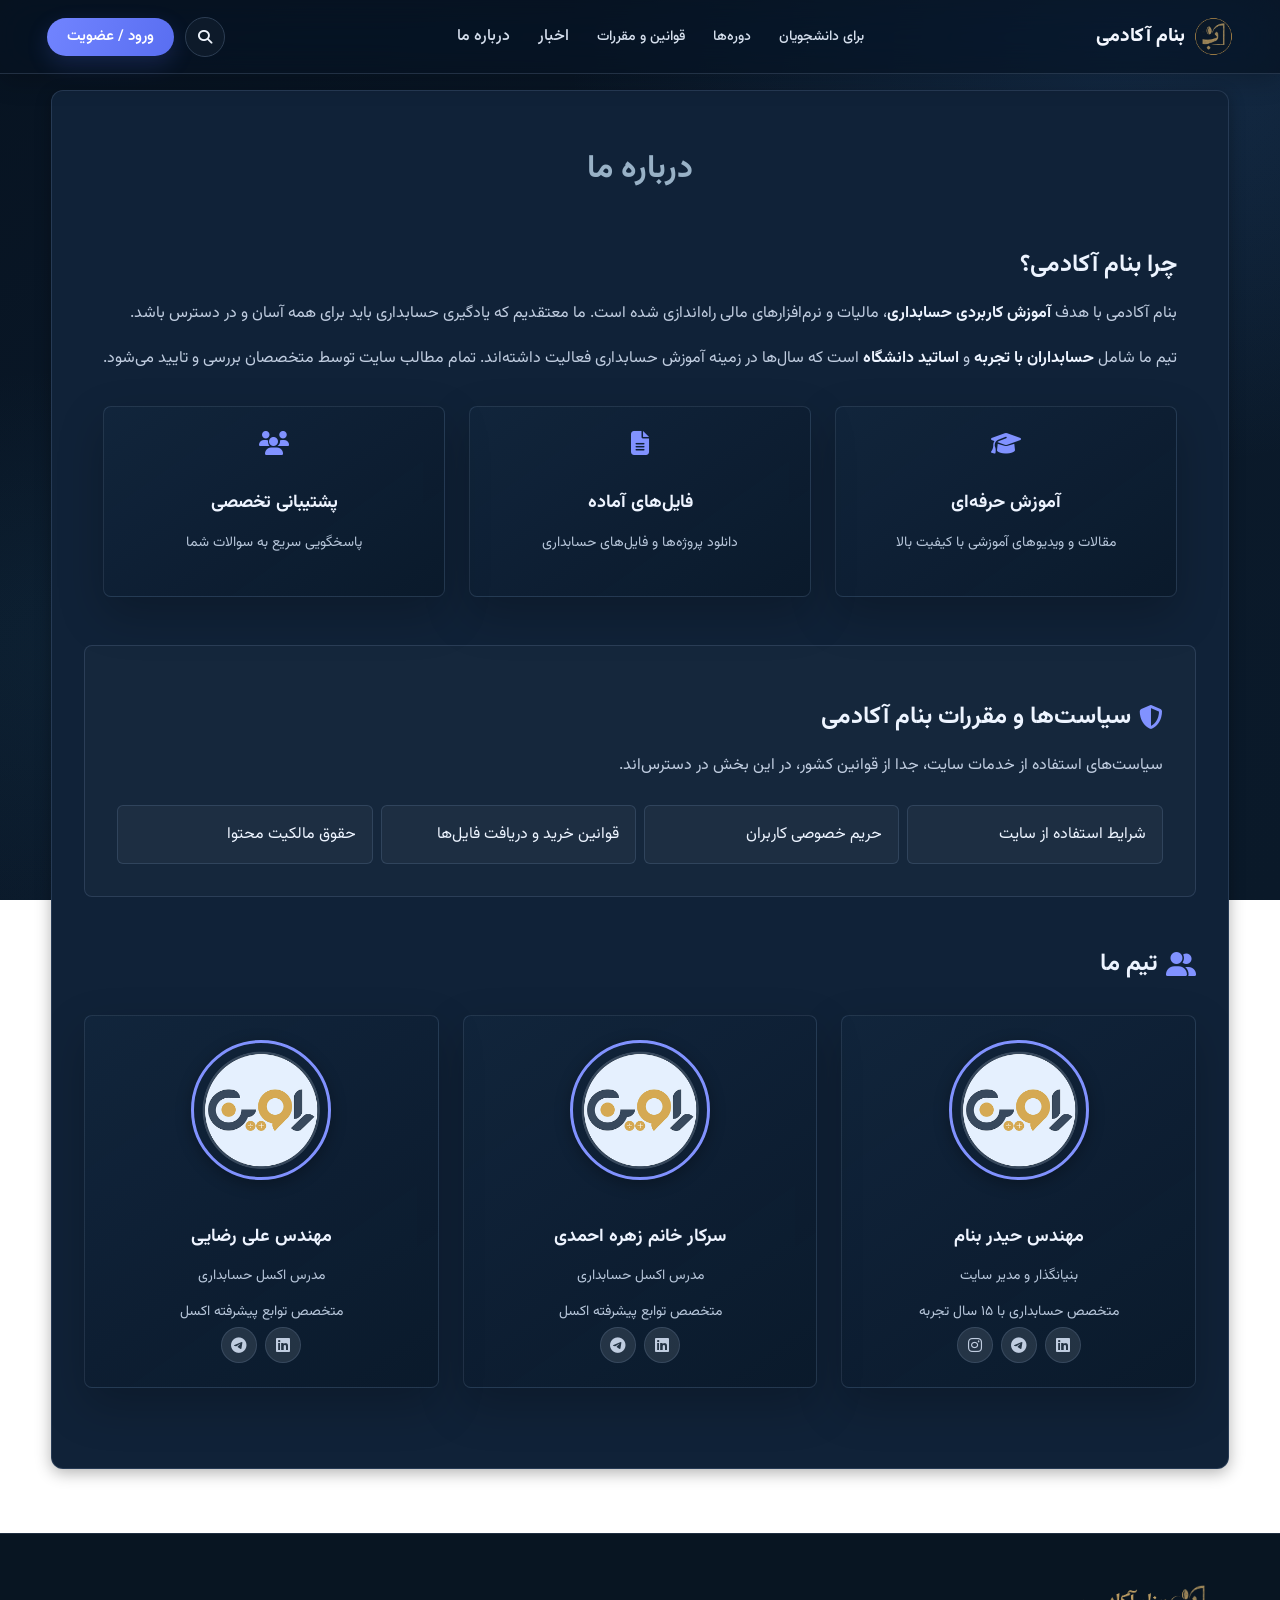
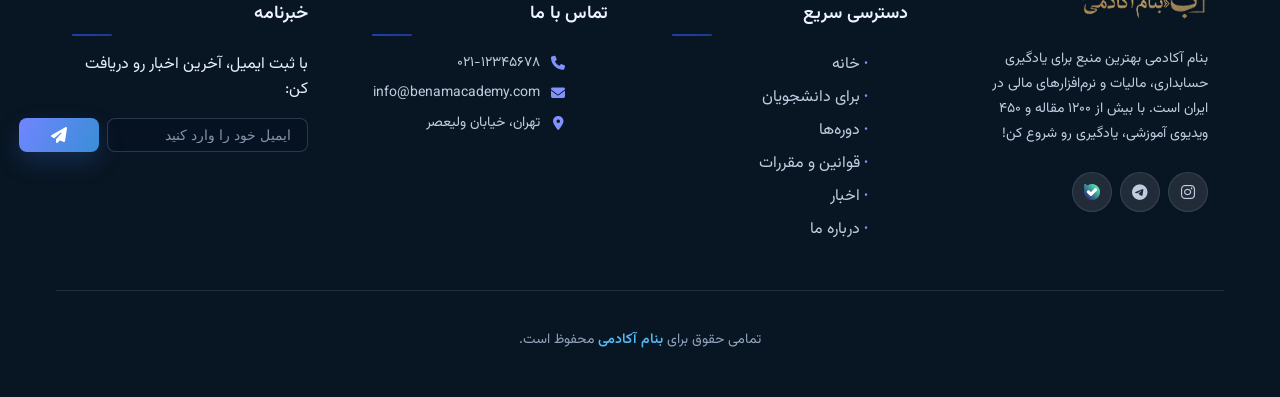
==== commit 829616e2: "logo + brand name side by side in all views - mobile header: add "بنام آکادمی" text next to logo on " ====
--- a/html/about-us.html
+++ b/html/about-us.html
@@ -106,8 +106,9 @@
       </div>
 
       <div class="website-logo">
-        <a href="index.html">
+        <a href="index.html" class="mobile-brand">
           <img src="../images/benam-academy-icon.png" class="website-logo_img" alt="لوگوی بنام آکادمی" />
+          <span class="website-logo_text">بنام آکادمی</span>
         </a>
       </div>
     </div>
--- a/styles/header/mobile-header.css
+++ b/styles/header/mobile-header.css
@@ -60,8 +60,12 @@
     font-size: 19px;
 }
 
-/* Website Logo */
+/* Website Logo — logo + "بنام آکادمی" side by side, text always on the right of the logo */
 .website-logo {
+    display: inline-flex;
+    align-items: center;
+    gap: 7px;
+    flex-direction: row-reverse;
     padding: 0.5rem 0 0 0.75rem;
 }
 
@@ -70,6 +74,16 @@
     height: 40px;
     object-fit: contain;
     border-radius: 50%;
+    flex-shrink: 0;
+}
+
+.website-logo_text {
+    font-family: "Vazirmatn", "Segoe UI", sans-serif;
+    font-size: 16px;
+    font-weight: 800;
+    color: #f4f7ff;
+    white-space: nowrap;
+    letter-spacing: 0.2px;
 }
 
 /* Mobile Menu - Glass Effect */
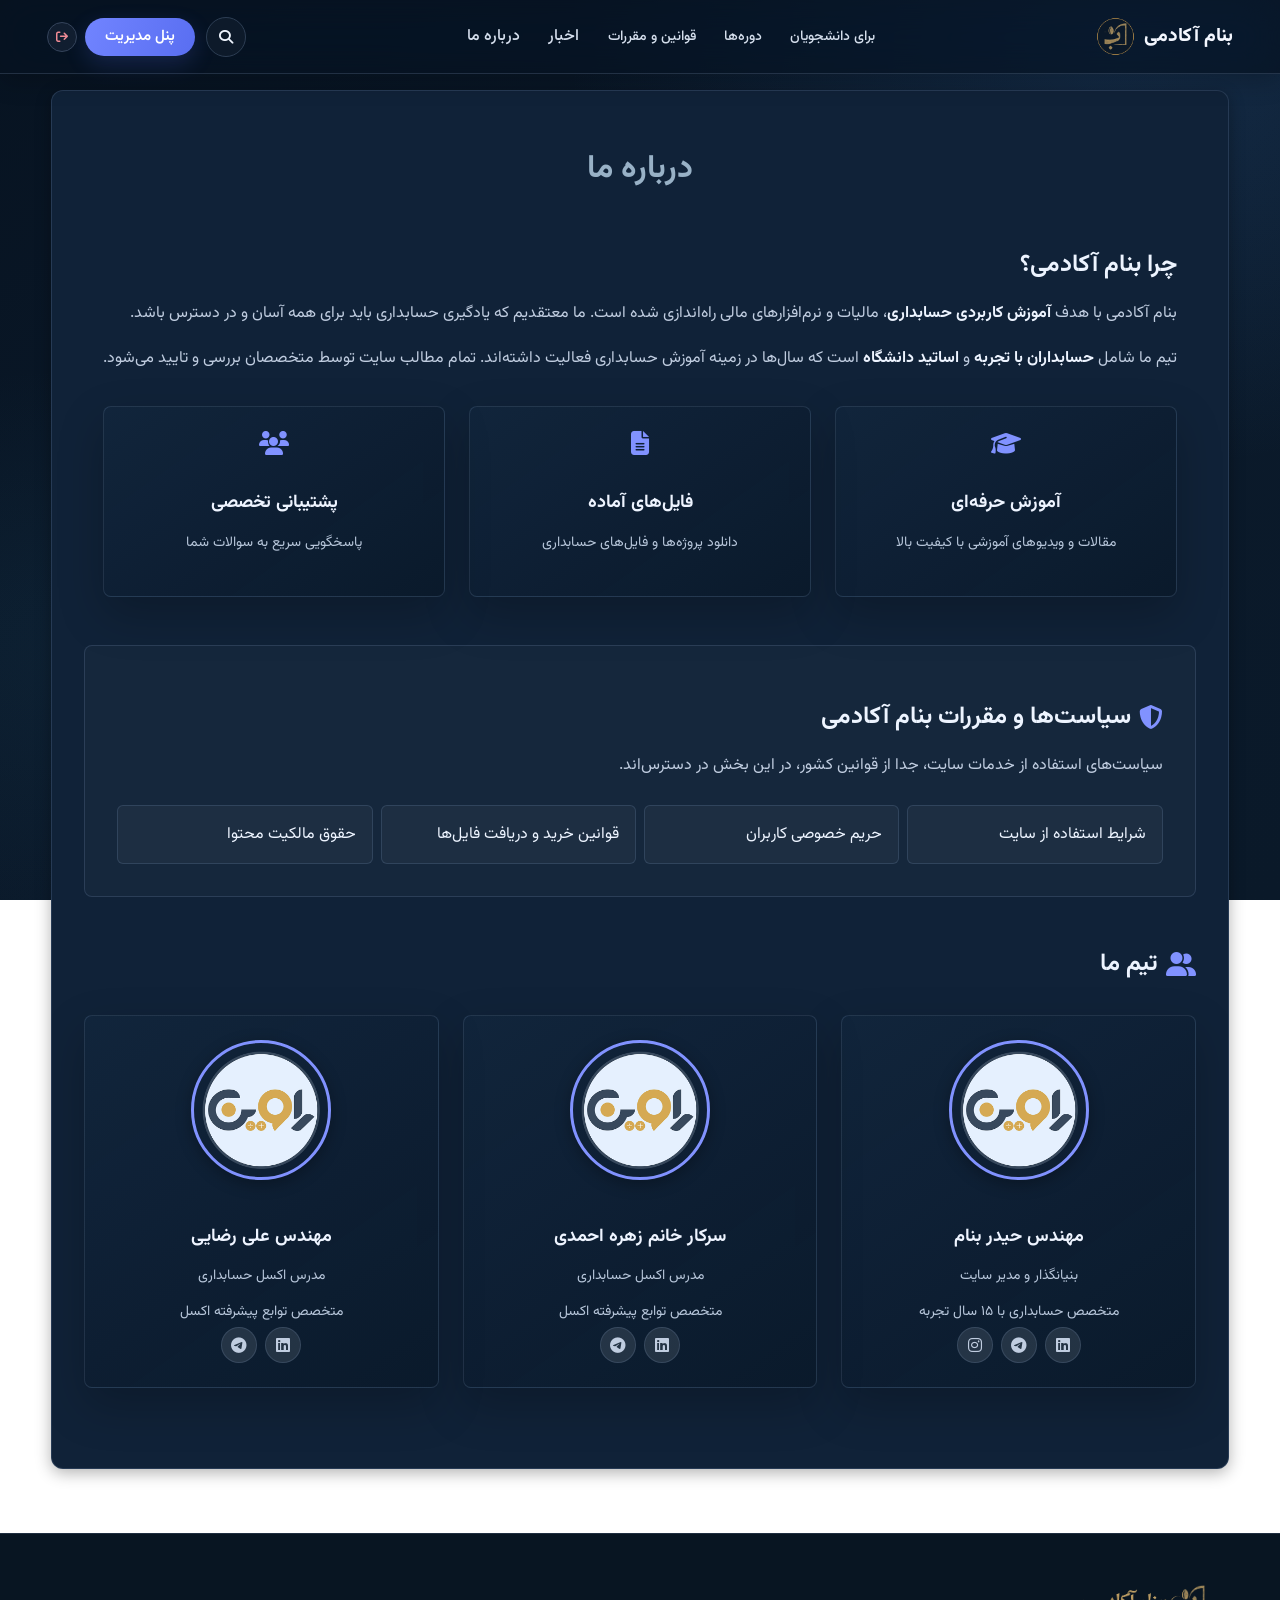
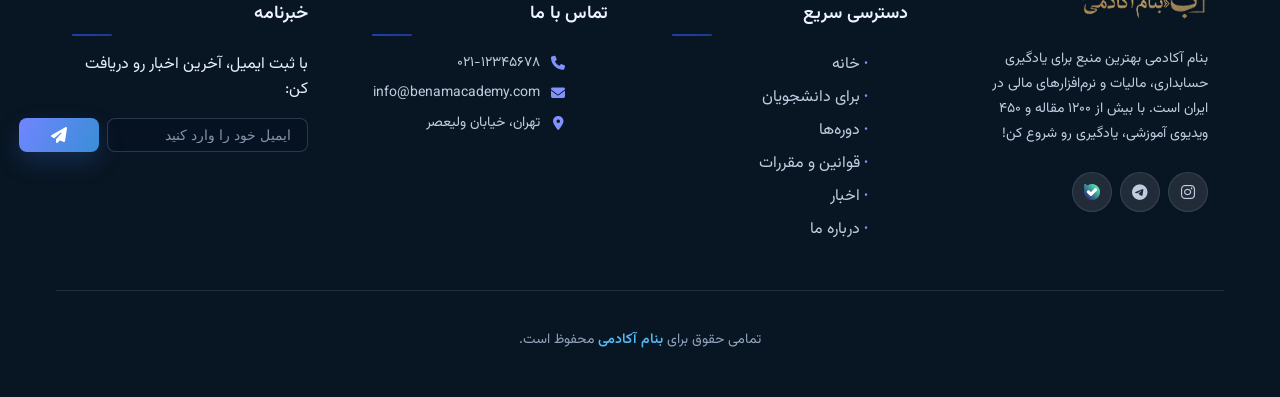
==== commit 5363a308: "first commit : push to github" ====
--- a/html/about-us.html
+++ b/html/about-us.html
@@ -31,8 +31,8 @@
   <header class="header home-header">
     <div class="home-header_row">
       <a class="desktop-brand" href="../html/index.html" aria-label="بنام آکادمی، صفحهٔ اصلی">
+        <span>بنام آکادمی</span>
         <img src="../images/benam-academy-icon.png" alt="" width="40" height="40" />
-        <span>بنام آکادمی</span>
       </a>
       <nav class="home-primary-nav" aria-label="منوی اصلی">
         <div class="home-nav_item has-dropdown">
@@ -106,9 +106,9 @@
       </div>
 
       <div class="website-logo">
-        <a href="index.html" class="mobile-brand">
+        <a href="index.html">
+          <span class="website-logo_name">بنام آکادمی</span>
           <img src="../images/benam-academy-icon.png" class="website-logo_img" alt="لوگوی بنام آکادمی" />
-          <span class="website-logo_text">بنام آکادمی</span>
         </a>
       </div>
     </div>
--- a/styles/header/mobile-header.css
+++ b/styles/header/mobile-header.css
@@ -60,13 +60,17 @@
     font-size: 19px;
 }
 
-/* Website Logo — logo + "بنام آکادمی" side by side, text always on the right of the logo */
+/* Website Logo — the icon always sits to the RIGHT of the site name, the
+   same arrangement as the desktop brand, on every page and every width. */
 .website-logo {
+    padding: 0.5rem 0 0 0.75rem;
+}
+
+.website-logo a {
     display: inline-flex;
     align-items: center;
-    gap: 7px;
-    flex-direction: row-reverse;
-    padding: 0.5rem 0 0 0.75rem;
+    gap: 8px;
+    text-decoration: none;
 }
 
 .website-logo_img {
@@ -74,16 +78,19 @@
     height: 40px;
     object-fit: contain;
     border-radius: 50%;
-    flex-shrink: 0;
-}
-
-.website-logo_text {
-    font-family: "Vazirmatn", "Segoe UI", sans-serif;
+}
+
+.website-logo_name {
+    color: #f4f7ff;
     font-size: 16px;
-    font-weight: 800;
-    color: #f4f7ff;
+    font-weight: 700;
     white-space: nowrap;
-    letter-spacing: 0.2px;
+}
+
+@media (max-width: 480px) {
+    .website-logo_name {
+        font-size: 15px;
+    }
 }
 
 /* Mobile Menu - Glass Effect */
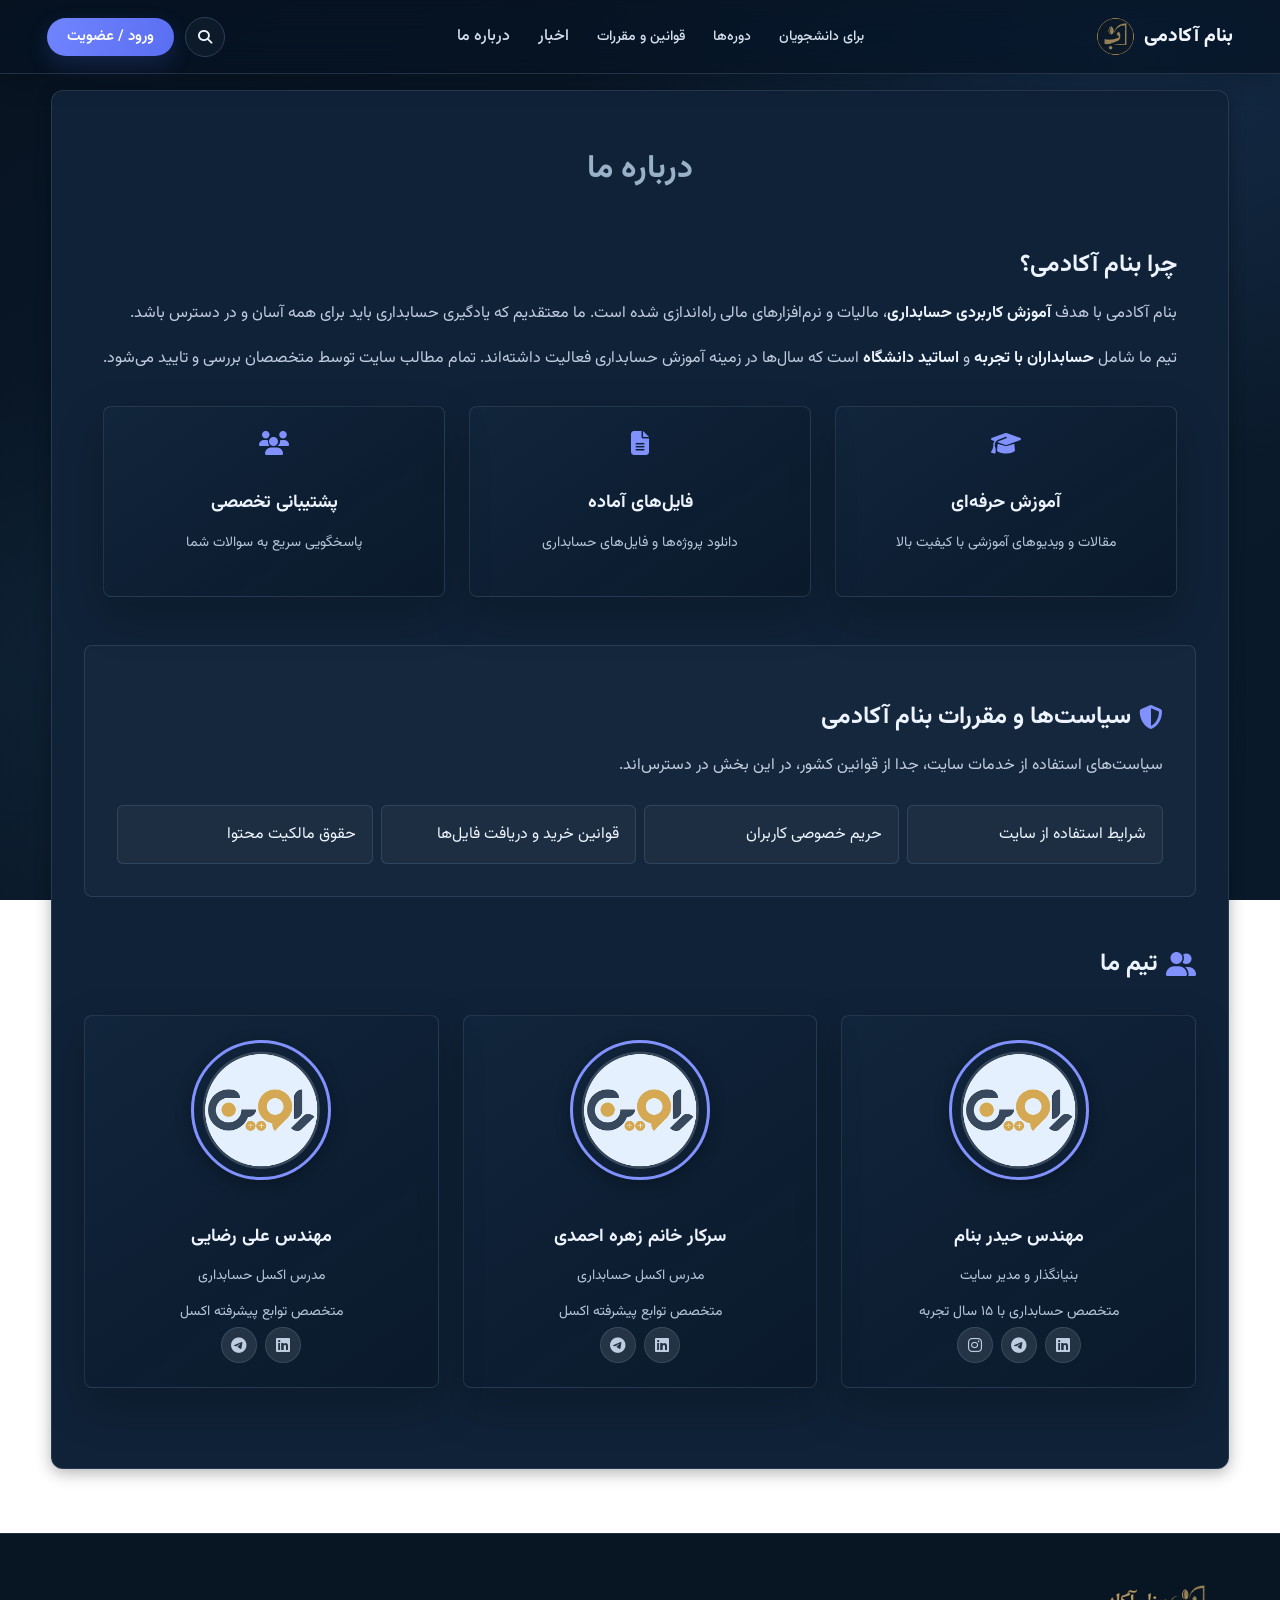
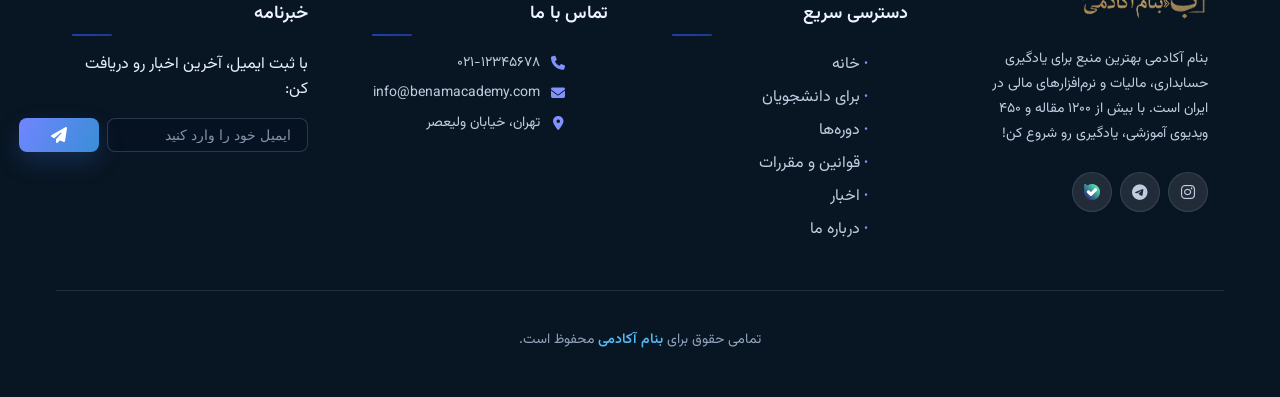
==== commit 4897b0f3: "حذف کامل موک‌ها و شبیه‌سازها برای تحویل به بک‌اند - api.js: حذف fallback محلی تبلیغات، حذف apiMode و" ====
--- a/html/about-us.html
+++ b/html/about-us.html
@@ -339,8 +339,6 @@
   </footer>
 
   <!-- scripts -->
-  <!-- Mock backend: delete these three lines when the real server is live.
-         See the header of api.js for the two-line switch. -->
   <script src="../scripts/api.js"></script>
   <script src="../scripts/app-shell.js"></script>
   <script src="../scripts/mobile-menu.js"></script>
